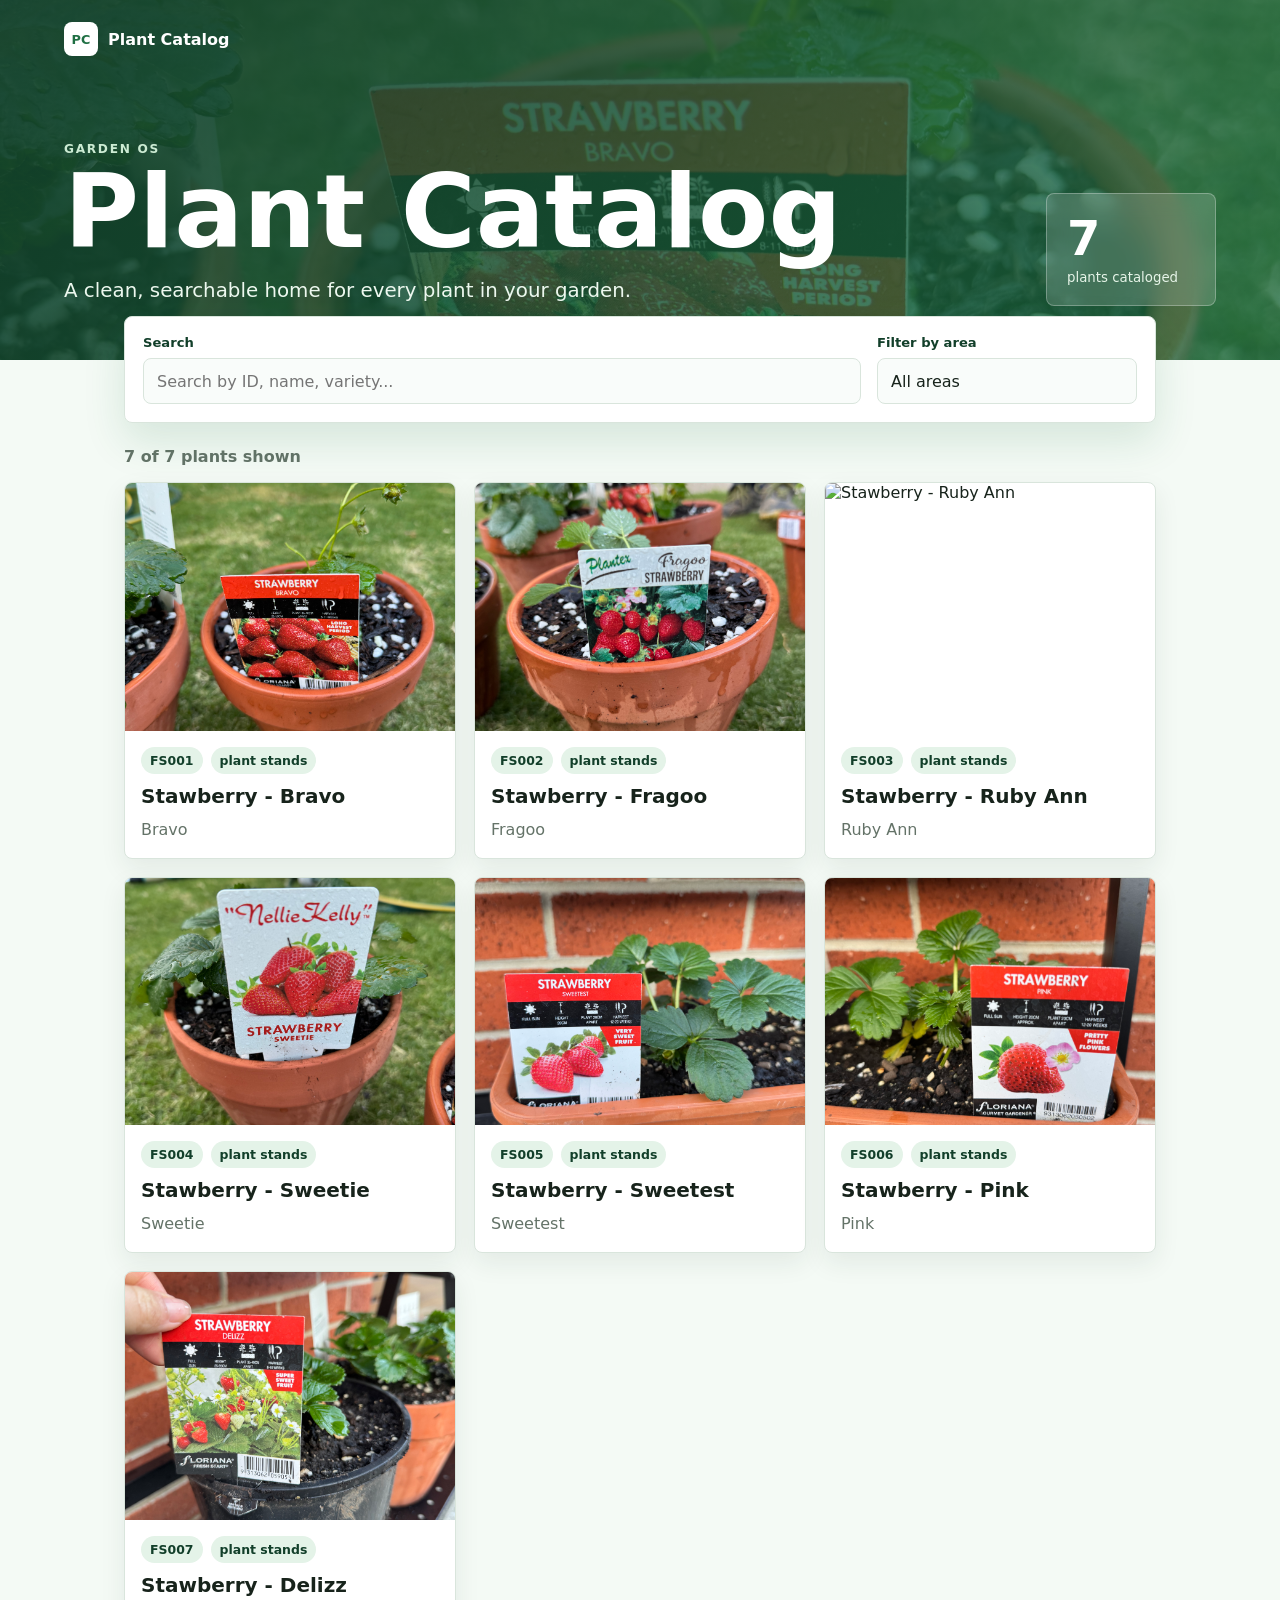
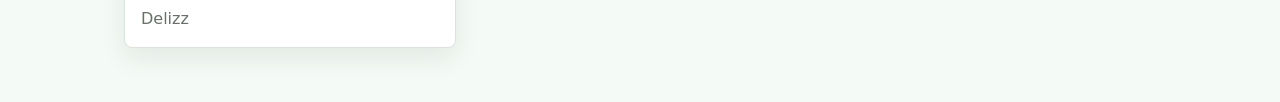
==== index.html @ 034f3cc8 "Add files via upload" ====
<!doctype html>
<html lang="en">
  <head>
    <meta charset="utf-8">
    <meta name="viewport" content="width=device-width, initial-scale=1">
    <title>Plant Catalog</title>
    <link rel="stylesheet" href="styles.css">
  </head>
  <body data-page="home">
    <header class="site-header">
      <nav class="nav">
        <a class="brand" href="index.html" aria-label="Plant Catalog home">
          <span class="brand-mark">PC</span>
          <span>Plant Catalog</span>
        </a>
      </nav>

      <section class="hero">
        <div class="hero-copy">
          <p class="eyebrow">Garden OS</p>
          <h1>Plant Catalog</h1>
          <p class="intro">A clean, searchable home for every plant in your garden.</p>
        </div>
        <div class="hero-panel">
          <span id="plantCount">0</span>
          <small>plants cataloged</small>
        </div>
      </section>
    </header>

    <main>
      <section class="toolbar" aria-label="Catalog tools">
        <label class="field">
          <span>Search</span>
          <input id="searchInput" type="search" placeholder="Search by ID, name, variety...">
        </label>

        <label class="field">
          <span>Filter by area</span>
          <select id="areaFilter">
            <option value="all">All areas</option>
          </select>
        </label>
      </section>

      <section class="results-row">
        <p id="resultsSummary">Loading plants...</p>
      </section>

      <section id="plantGrid" class="plant-grid" aria-live="polite"></section>
    </main>

    <script src="script.js"></script>
  </body>
</html>
---- styles.css ----
:root {
  --leaf: #1f6f43;
  --leaf-dark: #123f2a;
  --leaf-soft: #e4f3e8;
  --mint: #f4faf5;
  --sage: #d6e8d6;
  --ink: #17231b;
  --muted: #647368;
  --line: #d9e5dc;
  --paper: #ffffff;
  --shadow: 0 18px 42px rgba(31, 111, 67, 0.14);
}

* {
  box-sizing: border-box;
}

body {
  margin: 0;
  background: var(--mint);
  color: var(--ink);
  font-family: Inter, ui-sans-serif, system-ui, -apple-system, BlinkMacSystemFont, "Segoe UI", sans-serif;
}

a {
  color: inherit;
  text-decoration: none;
}

.site-header {
  background:
    linear-gradient(135deg, rgba(18, 63, 42, 0.92), rgba(31, 111, 67, 0.76)),
    url("photos/FS001.jpeg") center 48% / cover;
  color: #fff;
  min-height: 360px;
  padding: 22px clamp(18px, 5vw, 64px) 44px;
}

.site-header.compact {
  min-height: auto;
  padding-bottom: 22px;
}

.nav {
  align-items: center;
  display: flex;
  justify-content: space-between;
  margin: 0 auto;
  max-width: 1160px;
}

.brand {
  align-items: center;
  display: inline-flex;
  font-weight: 800;
  gap: 10px;
}

.brand-mark {
  align-items: center;
  background: #fff;
  border-radius: 8px;
  color: var(--leaf);
  display: inline-flex;
  font-size: 0.8rem;
  height: 34px;
  justify-content: center;
  letter-spacing: 0;
  width: 34px;
}

.back-link {
  border: 1px solid rgba(255, 255, 255, 0.44);
  border-radius: 999px;
  font-weight: 700;
  padding: 9px 14px;
}

.hero {
  align-items: end;
  display: grid;
  gap: 24px;
  grid-template-columns: 1fr auto;
  margin: 86px auto 0;
  max-width: 1160px;
}

.eyebrow {
  color: #ccebd3;
  font-size: 0.76rem;
  font-weight: 800;
  letter-spacing: 0.14em;
  margin: 0 0 10px;
  text-transform: uppercase;
}

h1 {
  font-size: clamp(3rem, 8vw, 6.8rem);
  letter-spacing: 0;
  line-height: 0.9;
  margin: 0;
}

.intro {
  color: #edf8ef;
  font-size: clamp(1rem, 2vw, 1.24rem);
  line-height: 1.5;
  margin: 18px 0 0;
  max-width: 580px;
}

.hero-panel {
  backdrop-filter: blur(12px);
  background: rgba(255, 255, 255, 0.16);
  border: 1px solid rgba(255, 255, 255, 0.28);
  border-radius: 8px;
  min-width: 170px;
  padding: 20px;
}

.hero-panel span {
  display: block;
  font-size: 3rem;
  font-weight: 850;
  line-height: 1;
}

.hero-panel small {
  color: #e6f4e8;
  display: block;
  margin-top: 8px;
}

main {
  margin: 0 auto;
  max-width: 1160px;
  padding: 28px clamp(18px, 5vw, 64px) 54px;
}

.toolbar {
  align-items: end;
  background: var(--paper);
  border: 1px solid var(--line);
  border-radius: 8px;
  box-shadow: var(--shadow);
  display: grid;
  gap: 16px;
  grid-template-columns: 1fr minmax(190px, 260px);
  margin-top: -72px;
  padding: 18px;
  position: relative;
}

.field {
  display: grid;
  gap: 8px;
}

.field span {
  color: var(--leaf-dark);
  font-size: 0.82rem;
  font-weight: 800;
}

input,
select {
  appearance: none;
  background: #f9fcfa;
  border: 1px solid var(--line);
  border-radius: 8px;
  color: var(--ink);
  font: inherit;
  min-height: 46px;
  outline: none;
  padding: 0 13px;
  width: 100%;
}

input:focus,
select:focus {
  border-color: var(--leaf);
  box-shadow: 0 0 0 4px rgba(31, 111, 67, 0.12);
}

.results-row {
  color: var(--muted);
  font-weight: 700;
  margin: 24px 0 16px;
}

.plant-grid {
  display: grid;
  gap: 18px;
  grid-template-columns: repeat(3, minmax(0, 1fr));
}

.plant-card {
  background: var(--paper);
  border: 1px solid var(--line);
  border-radius: 8px;
  box-shadow: 0 10px 26px rgba(20, 54, 32, 0.08);
  overflow: hidden;
  transition: transform 160ms ease, box-shadow 160ms ease;
}

.plant-card:hover {
  box-shadow: var(--shadow);
  transform: translateY(-3px);
}

.plant-card img {
  aspect-ratio: 4 / 3;
  display: block;
  object-fit: cover;
  width: 100%;
}

.card-body {
  display: grid;
  gap: 10px;
  padding: 16px;
}

.pill-row {
  display: flex;
  flex-wrap: wrap;
  gap: 8px;
}

.pill {
  background: var(--leaf-soft);
  border-radius: 999px;
  color: var(--leaf-dark);
  font-size: 0.78rem;
  font-weight: 800;
  padding: 6px 9px;
}

.plant-card h2 {
  font-size: 1.25rem;
  margin: 0;
}

.plant-card p {
  color: var(--muted);
  line-height: 1.5;
  margin: 0;
}

.empty-state,
.loading {
  background: var(--paper);
  border: 1px solid var(--line);
  border-radius: 8px;
  color: var(--muted);
  padding: 22px;
}

.detail-shell {
  background: var(--paper);
  border: 1px solid var(--line);
  border-radius: 8px;
  box-shadow: var(--shadow);
  display: grid;
  gap: 0;
  grid-template-columns: minmax(0, 0.95fr) minmax(0, 1.05fr);
  overflow: hidden;
}

.detail-photo {
  background: var(--leaf-soft);
  min-height: 520px;
}

.detail-photo img {
  display: block;
  height: 100%;
  object-fit: cover;
  width: 100%;
}

.detail-content {
  padding: clamp(22px, 5vw, 46px);
}

.detail-content h1 {
  color: var(--leaf-dark);
  font-size: clamp(2.3rem, 5vw, 4rem);
  margin-bottom: 12px;
}

.detail-meta {
  color: var(--muted);
  font-weight: 800;
  margin: 0 0 24px;
}

.details-list {
  display: grid;
  gap: 12px;
}

.detail-item {
  border-top: 1px solid var(--line);
  display: grid;
  gap: 10px;
  grid-template-columns: 150px 1fr;
  padding-top: 12px;
}

.detail-item dt {
  color: var(--leaf);
  font-weight: 850;
}

.detail-item dd {
  color: var(--ink);
  line-height: 1.5;
  margin: 0;
}

@media (max-width: 850px) {
  .hero,
  .toolbar,
  .detail-shell {
    grid-template-columns: 1fr;
  }

  .hero {
    margin-top: 58px;
  }

  .hero-panel {
    max-width: 220px;
  }

  .toolbar {
    margin-top: -48px;
  }

  .plant-grid {
    grid-template-columns: repeat(2, minmax(0, 1fr));
  }

  .detail-photo {
    min-height: 360px;
  }
}

@media (max-width: 560px) {
  .site-header {
    min-height: 330px;
  }

  .plant-grid {
    grid-template-columns: 1fr;
  }

  .detail-item {
    grid-template-columns: 1fr;
  }
}
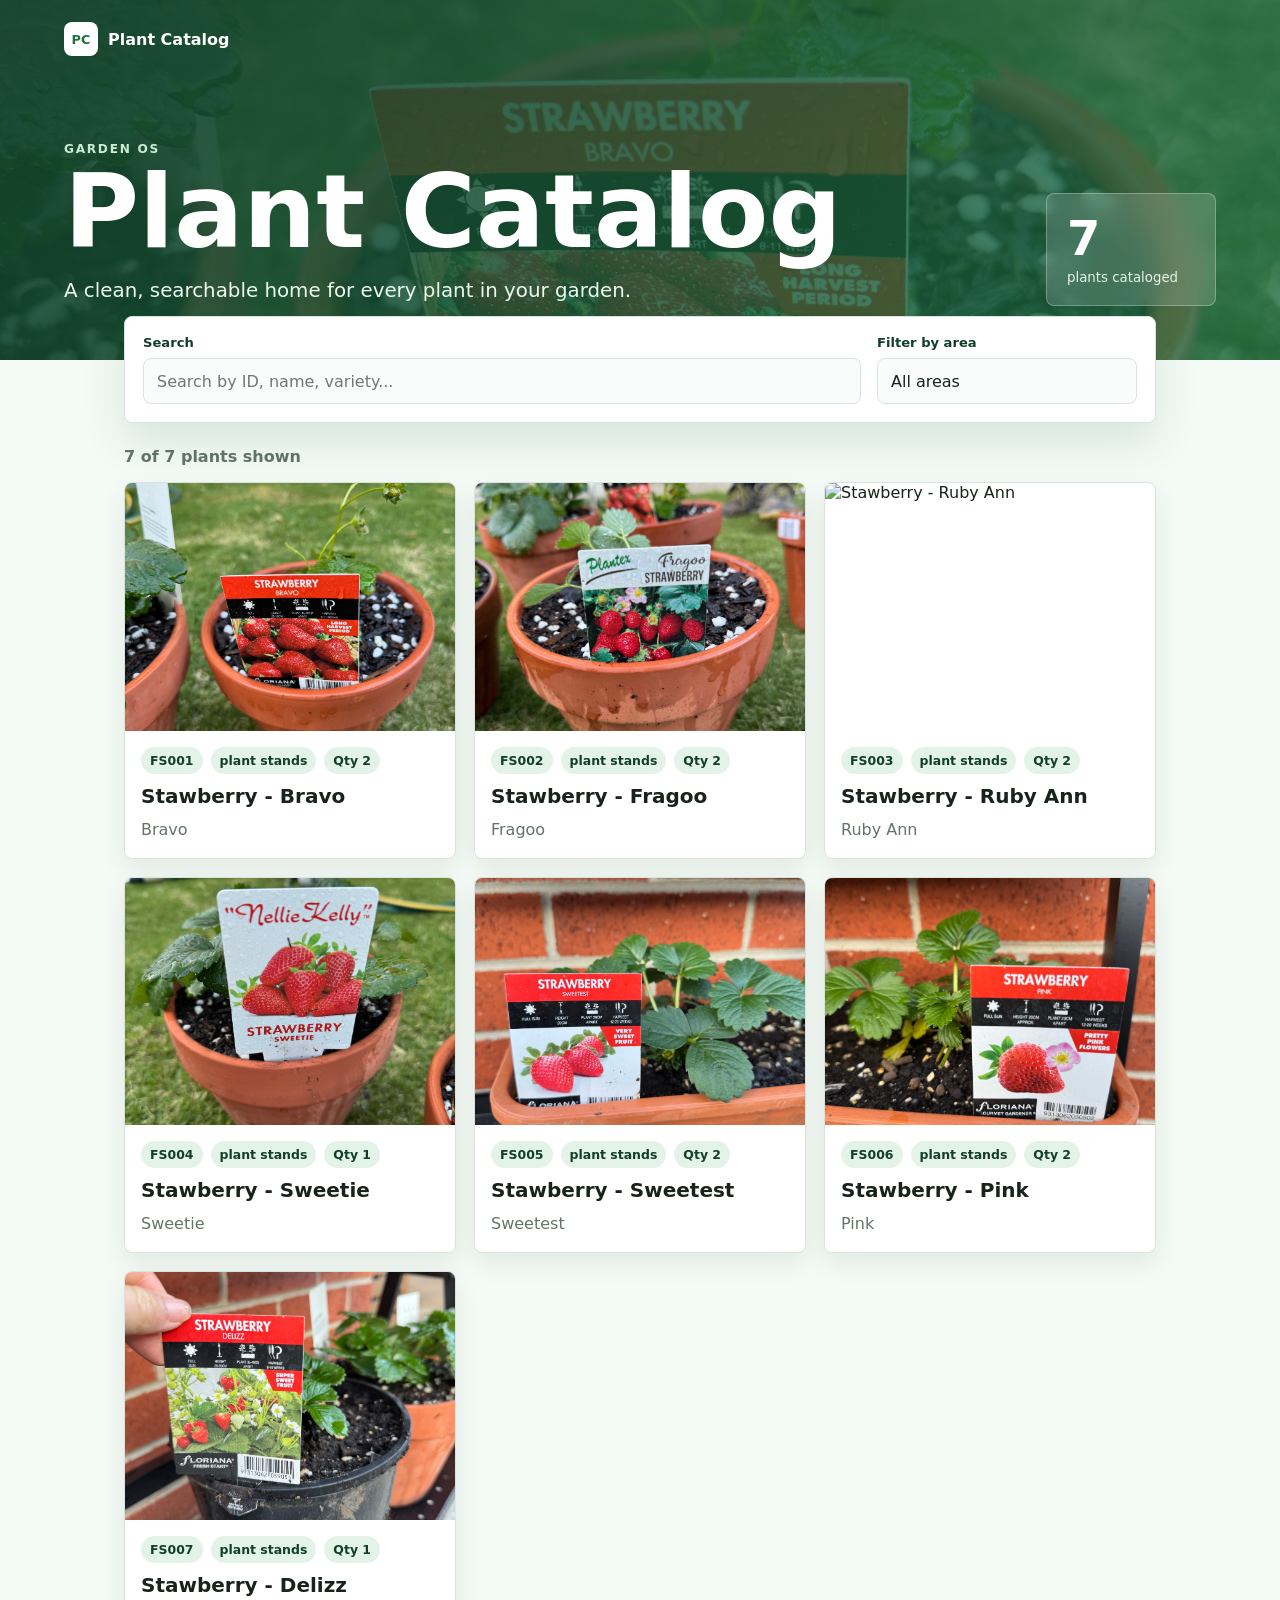
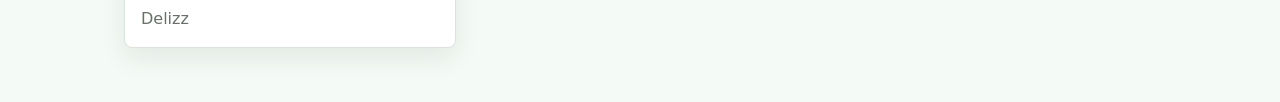
==== commit c78d1344: "Add files via upload" ====
--- a/index.html
+++ b/index.html
@@ -50,6 +50,6 @@
       <section id="plantGrid" class="plant-grid" aria-live="polite"></section>
     </main>
 
-    <script src="script.js"></script>
+    <script src="script.js?v=3"></script>
   </body>
 </html>
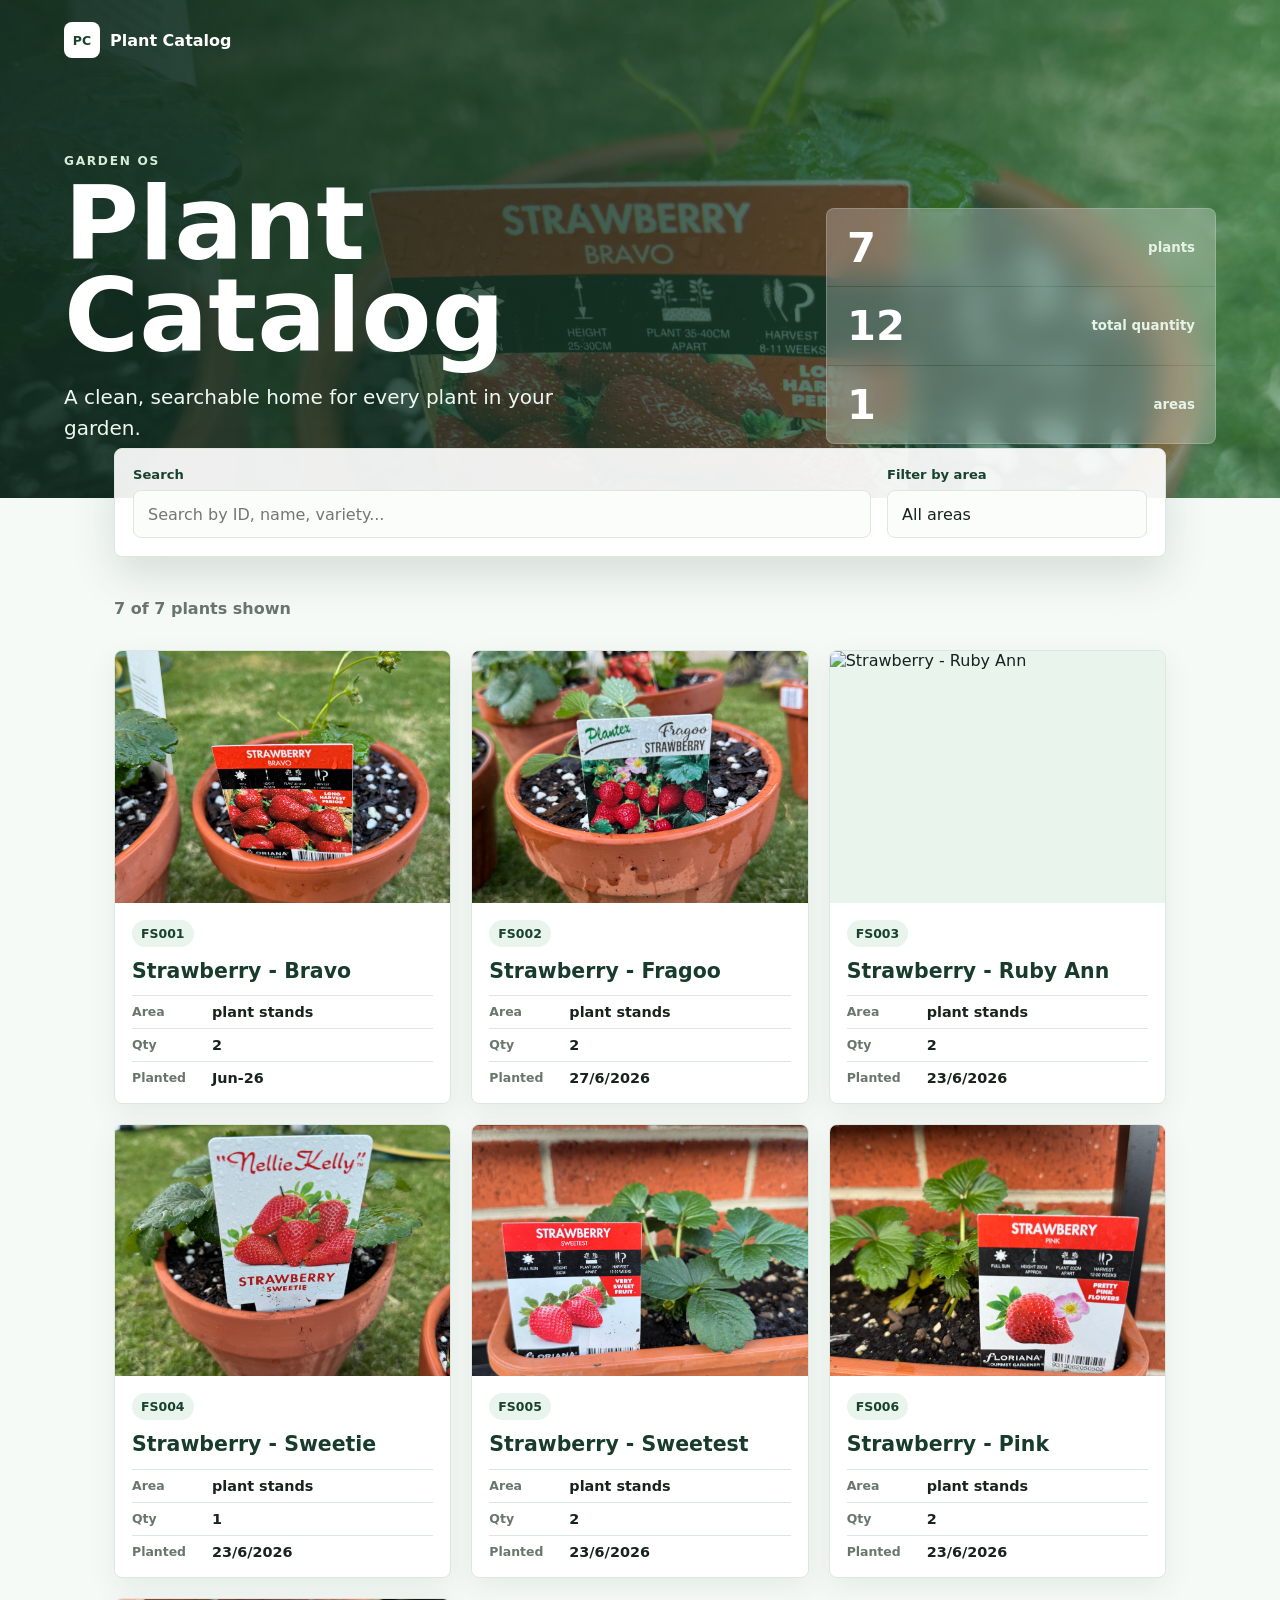
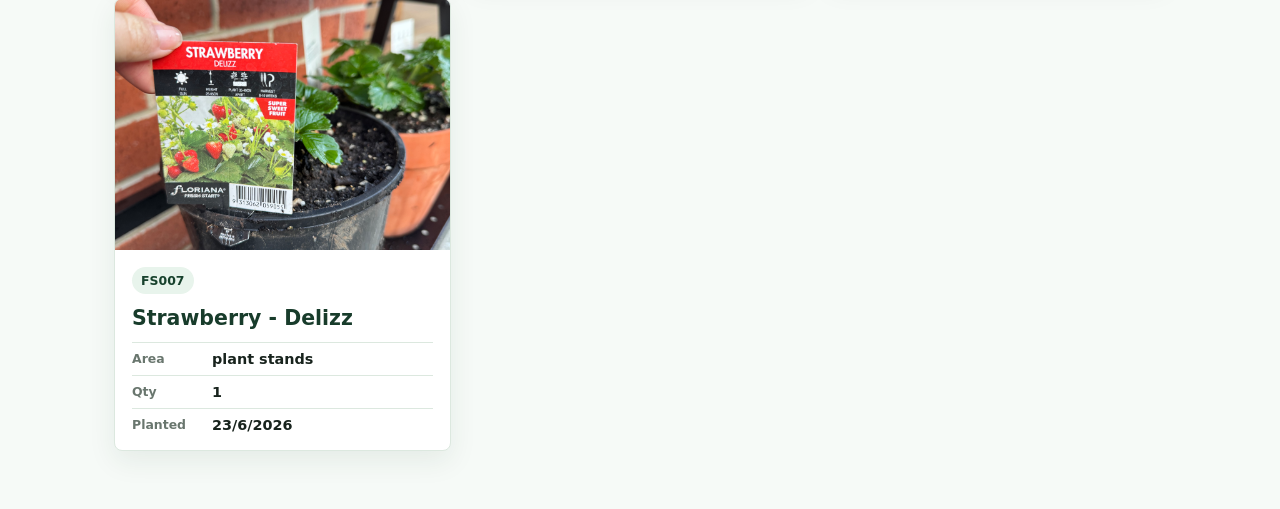
==== commit fa342e08: "Add files via upload" ====
--- a/index.html
+++ b/index.html
@@ -4,7 +4,7 @@
     <meta charset="utf-8">
     <meta name="viewport" content="width=device-width, initial-scale=1">
     <title>Plant Catalog</title>
-    <link rel="stylesheet" href="styles.css">
+    <link rel="stylesheet" href="styles.css?v=4">
   </head>
   <body data-page="home">
     <header class="site-header">
@@ -21,9 +21,19 @@
           <h1>Plant Catalog</h1>
           <p class="intro">A clean, searchable home for every plant in your garden.</p>
         </div>
-        <div class="hero-panel">
-          <span id="plantCount">0</span>
-          <small>plants cataloged</small>
+        <div class="hero-panel" aria-label="Catalog summary">
+          <div class="stat">
+            <span id="plantCount">0</span>
+            <small>plants</small>
+          </div>
+          <div class="stat">
+            <span id="quantityCount">0</span>
+            <small>total quantity</small>
+          </div>
+          <div class="stat">
+            <span id="areaCount">0</span>
+            <small>areas</small>
+          </div>
         </div>
       </section>
     </header>
@@ -50,6 +60,6 @@
       <section id="plantGrid" class="plant-grid" aria-live="polite"></section>
     </main>
 
-    <script src="script.js?v=3"></script>
+    <script src="script.js?v=4"></script>
   </body>
 </html>
--- a/styles.css
+++ b/styles.css
@@ -1,14 +1,17 @@
 :root {
-  --leaf: #1f6f43;
-  --leaf-dark: #123f2a;
-  --leaf-soft: #e4f3e8;
-  --mint: #f4faf5;
-  --sage: #d6e8d6;
-  --ink: #17231b;
-  --muted: #647368;
-  --line: #d9e5dc;
+  --canopy: #183c2b;
+  --leaf: #2f7d50;
+  --leaf-dark: #17422d;
+  --leaf-soft: #e8f4ec;
+  --moss: #8aa35f;
+  --clay: #a65f3b;
+  --sky: #dbeee8;
+  --mist: #f6faf7;
   --paper: #ffffff;
-  --shadow: 0 18px 42px rgba(31, 111, 67, 0.14);
+  --ink: #18231d;
+  --muted: #69766e;
+  --line: #dce8df;
+  --shadow: 0 18px 44px rgba(24, 60, 43, 0.14);
 }
 
 * {
@@ -16,10 +19,12 @@
 }
 
 body {
-  margin: 0;
-  background: var(--mint);
+  background:
+    linear-gradient(180deg, rgba(219, 238, 232, 0.72), rgba(246, 250, 247, 0) 340px),
+    var(--mist);
   color: var(--ink);
   font-family: Inter, ui-sans-serif, system-ui, -apple-system, BlinkMacSystemFont, "Segoe UI", sans-serif;
+  margin: 0;
 }
 
 a {
@@ -29,15 +34,15 @@
 
 .site-header {
   background:
-    linear-gradient(135deg, rgba(18, 63, 42, 0.92), rgba(31, 111, 67, 0.76)),
-    url("photos/FS001.jpeg") center 48% / cover;
-  color: #fff;
-  min-height: 360px;
-  padding: 22px clamp(18px, 5vw, 64px) 44px;
+    linear-gradient(100deg, rgba(18, 43, 31, 0.94) 0%, rgba(24, 60, 43, 0.78) 52%, rgba(47, 125, 80, 0.52) 100%),
+    url("photos/FS001.jpeg") center 45% / cover;
+  color: #ffffff;
+  min-height: 430px;
+  padding: 22px clamp(18px, 5vw, 64px) 54px;
 }
 
 .site-header.compact {
-  min-height: auto;
+  min-height: 112px;
   padding-bottom: 22px;
 }
 
@@ -46,107 +51,115 @@
   display: flex;
   justify-content: space-between;
   margin: 0 auto;
-  max-width: 1160px;
+  max-width: 1180px;
 }
 
 .brand {
   align-items: center;
   display: inline-flex;
-  font-weight: 800;
+  font-weight: 850;
   gap: 10px;
 }
 
 .brand-mark {
   align-items: center;
-  background: #fff;
-  border-radius: 8px;
-  color: var(--leaf);
+  background: #ffffff;
+  border-radius: 8px;
+  color: var(--leaf-dark);
   display: inline-flex;
-  font-size: 0.8rem;
-  height: 34px;
+  font-size: 0.78rem;
+  height: 36px;
   justify-content: center;
   letter-spacing: 0;
-  width: 34px;
+  width: 36px;
 }
 
 .back-link {
   border: 1px solid rgba(255, 255, 255, 0.44);
   border-radius: 999px;
-  font-weight: 700;
-  padding: 9px 14px;
+  font-weight: 800;
+  padding: 10px 15px;
 }
 
 .hero {
   align-items: end;
   display: grid;
-  gap: 24px;
-  grid-template-columns: 1fr auto;
-  margin: 86px auto 0;
-  max-width: 1160px;
-}
-
-.eyebrow {
-  color: #ccebd3;
+  gap: 28px;
+  grid-template-columns: minmax(0, 1fr) minmax(320px, 390px);
+  margin: 96px auto 0;
+  max-width: 1180px;
+}
+
+.eyebrow,
+.section-kicker {
+  color: #d7ecd8;
   font-size: 0.76rem;
-  font-weight: 800;
+  font-weight: 850;
   letter-spacing: 0.14em;
   margin: 0 0 10px;
   text-transform: uppercase;
 }
 
 h1 {
-  font-size: clamp(3rem, 8vw, 6.8rem);
+  font-size: clamp(3.1rem, 8vw, 6.6rem);
   letter-spacing: 0;
   line-height: 0.9;
   margin: 0;
 }
 
 .intro {
-  color: #edf8ef;
-  font-size: clamp(1rem, 2vw, 1.24rem);
-  line-height: 1.5;
-  margin: 18px 0 0;
-  max-width: 580px;
+  color: #eff8f1;
+  font-size: clamp(1rem, 2vw, 1.25rem);
+  line-height: 1.55;
+  margin: 20px 0 0;
+  max-width: 560px;
 }
 
 .hero-panel {
-  backdrop-filter: blur(12px);
+  backdrop-filter: blur(14px);
   background: rgba(255, 255, 255, 0.16);
   border: 1px solid rgba(255, 255, 255, 0.28);
   border-radius: 8px;
-  min-width: 170px;
-  padding: 20px;
-}
-
-.hero-panel span {
-  display: block;
-  font-size: 3rem;
-  font-weight: 850;
+  display: grid;
+  gap: 1px;
+  overflow: hidden;
+}
+
+.stat {
+  align-items: center;
+  background: rgba(255, 255, 255, 0.12);
+  display: flex;
+  justify-content: space-between;
+  padding: 18px 20px;
+}
+
+.stat span {
+  font-size: 2.6rem;
+  font-weight: 900;
   line-height: 1;
 }
 
-.hero-panel small {
+.stat small {
   color: #e6f4e8;
-  display: block;
-  margin-top: 8px;
+  font-weight: 750;
 }
 
 main {
   margin: 0 auto;
-  max-width: 1160px;
-  padding: 28px clamp(18px, 5vw, 64px) 54px;
+  max-width: 1180px;
+  padding: 30px clamp(18px, 5vw, 64px) 58px;
 }
 
 .toolbar {
   align-items: end;
-  background: var(--paper);
+  background: rgba(255, 255, 255, 0.92);
   border: 1px solid var(--line);
   border-radius: 8px;
   box-shadow: var(--shadow);
   display: grid;
   gap: 16px;
   grid-template-columns: 1fr minmax(190px, 260px);
-  margin-top: -72px;
+  margin-top: -80px;
   padding: 18px;
   position: relative;
 }
@@ -159,38 +172,41 @@
 .field span {
   color: var(--leaf-dark);
   font-size: 0.82rem;
-  font-weight: 800;
+  font-weight: 850;
 }
 
 input,
 select {
   appearance: none;
-  background: #f9fcfa;
+  background: #fbfdfb;
   border: 1px solid var(--line);
   border-radius: 8px;
   color: var(--ink);
   font: inherit;
-  min-height: 46px;
+  min-height: 48px;
   outline: none;
-  padding: 0 13px;
+  padding: 0 14px;
   width: 100%;
 }
 
 input:focus,
 select:focus {
   border-color: var(--leaf);
-  box-shadow: 0 0 0 4px rgba(31, 111, 67, 0.12);
+  box-shadow: 0 0 0 4px rgba(47, 125, 80, 0.13);
 }
 
 .results-row {
+  align-items: center;
   color: var(--muted);
-  font-weight: 700;
-  margin: 24px 0 16px;
+  display: flex;
+  font-weight: 800;
+  justify-content: space-between;
+  margin: 26px 0 16px;
 }
 
 .plant-grid {
   display: grid;
-  gap: 18px;
+  gap: 20px;
   grid-template-columns: repeat(3, minmax(0, 1fr));
 }
 
@@ -198,27 +214,39 @@
   background: var(--paper);
   border: 1px solid var(--line);
   border-radius: 8px;
-  box-shadow: 0 10px 26px rgba(20, 54, 32, 0.08);
+  box-shadow: 0 10px 28px rgba(24, 60, 43, 0.08);
+  display: grid;
   overflow: hidden;
-  transition: transform 160ms ease, box-shadow 160ms ease;
+  transition: transform 160ms ease, box-shadow 160ms ease, border-color 160ms ease;
 }
 
 .plant-card:hover {
+  border-color: rgba(47, 125, 80, 0.36);
   box-shadow: var(--shadow);
-  transform: translateY(-3px);
-}
-
-.plant-card img {
+  transform: translateY(-4px);
+}
+
+.card-photo {
+  background: var(--leaf-soft);
+  overflow: hidden;
+}
+
+.card-photo img {
   aspect-ratio: 4 / 3;
   display: block;
   object-fit: cover;
+  transition: transform 240ms ease;
   width: 100%;
 }
 
+.plant-card:hover img {
+  transform: scale(1.025);
+}
+
 .card-body {
   display: grid;
-  gap: 10px;
-  padding: 16px;
+  gap: 12px;
+  padding: 17px;
 }
 
 .pill-row {
@@ -232,18 +260,41 @@
   border-radius: 999px;
   color: var(--leaf-dark);
   font-size: 0.78rem;
-  font-weight: 800;
+  font-weight: 850;
   padding: 6px 9px;
 }
 
 .plant-card h2 {
-  font-size: 1.25rem;
-  margin: 0;
-}
-
-.plant-card p {
+  color: var(--canopy);
+  font-size: 1.28rem;
+  line-height: 1.18;
+  margin: 0;
+}
+
+.card-facts {
+  display: grid;
+  gap: 8px;
+  margin: 0;
+}
+
+.card-facts div {
+  border-top: 1px solid var(--line);
+  display: grid;
+  gap: 8px;
+  grid-template-columns: 72px 1fr;
+  padding-top: 8px;
+}
+
+.card-facts dt {
   color: var(--muted);
-  line-height: 1.5;
+  font-size: 0.78rem;
+  font-weight: 850;
+}
+
+.card-facts dd {
+  color: var(--ink);
+  font-size: 0.9rem;
+  font-weight: 700;
   margin: 0;
 }
 
@@ -257,19 +308,27 @@
 }
 
 .detail-shell {
+  display: grid;
+  gap: 22px;
+}
+
+.detail-hero,
+.detail-section {
   background: var(--paper);
   border: 1px solid var(--line);
   border-radius: 8px;
-  box-shadow: var(--shadow);
-  display: grid;
-  gap: 0;
-  grid-template-columns: minmax(0, 0.95fr) minmax(0, 1.05fr);
+  box-shadow: 0 10px 28px rgba(24, 60, 43, 0.08);
   overflow: hidden;
+}
+
+.detail-hero {
+  display: grid;
+  grid-template-columns: minmax(0, 1fr) minmax(320px, 0.9fr);
 }
 
 .detail-photo {
   background: var(--leaf-soft);
-  min-height: 520px;
+  min-height: 540px;
 }
 
 .detail-photo img {
@@ -279,63 +338,140 @@
   width: 100%;
 }
 
-.detail-content {
-  padding: clamp(22px, 5vw, 46px);
-}
-
-.detail-content h1 {
-  color: var(--leaf-dark);
-  font-size: clamp(2.3rem, 5vw, 4rem);
-  margin-bottom: 12px;
+.detail-intro {
+  align-content: center;
+  display: grid;
+  padding: clamp(26px, 5vw, 48px);
+}
+
+.detail-intro .eyebrow,
+.section-kicker {
+  color: var(--leaf);
+}
+
+.detail-intro h1,
+.detail-section h2 {
+  color: var(--canopy);
+}
+
+.detail-intro h1 {
+  font-size: clamp(2.3rem, 5vw, 4.6rem);
+  margin-bottom: 14px;
 }
 
 .detail-meta {
   color: var(--muted);
+  font-weight: 850;
+  margin: 0 0 28px;
+}
+
+.quick-stats {
+  display: grid;
+  gap: 10px;
+  grid-template-columns: repeat(3, minmax(0, 1fr));
+}
+
+.quick-stat {
+  background: var(--leaf-soft);
+  border-radius: 8px;
+  padding: 14px;
+}
+
+.quick-stat span {
+  color: var(--canopy);
+  display: block;
+  font-size: 1.1rem;
+  font-weight: 900;
+  overflow-wrap: anywhere;
+}
+
+.quick-stat small {
+  color: var(--muted);
+  display: block;
   font-weight: 800;
-  margin: 0 0 24px;
+  margin-top: 5px;
+}
+
+.detail-section {
+  display: grid;
+  gap: 22px;
+  grid-template-columns: minmax(200px, 0.38fr) minmax(0, 1fr);
+  padding: clamp(22px, 4vw, 34px);
+}
+
+.detail-section h2 {
+  font-size: clamp(1.45rem, 3vw, 2.1rem);
+  line-height: 1.05;
+  margin: 0;
 }
 
 .details-list {
   display: grid;
-  gap: 12px;
+  gap: 0;
+  margin: 0;
 }
 
 .detail-item {
   border-top: 1px solid var(--line);
   display: grid;
-  gap: 10px;
+  gap: 14px;
   grid-template-columns: 150px 1fr;
-  padding-top: 12px;
-}
-
-.detail-item dt {
+  padding: 13px 0;
+}
+
+.detail-item:first-child {
+  border-top: 0;
+  padding-top: 0;
+}
+
+.detail-item dt,
+.care-item dt {
   color: var(--leaf);
-  font-weight: 850;
-}
-
-.detail-item dd {
+  font-weight: 900;
+}
+
+.detail-item dd,
+.care-item dd {
   color: var(--ink);
   line-height: 1.5;
   margin: 0;
 }
 
-@media (max-width: 850px) {
+.care-grid {
+  display: grid;
+  gap: 12px;
+  grid-template-columns: repeat(2, minmax(0, 1fr));
+  margin: 0;
+}
+
+.care-item {
+  background: var(--leaf-soft);
+  border: 1px solid rgba(47, 125, 80, 0.14);
+  border-radius: 8px;
+  padding: 15px;
+}
+
+.care-item dt {
+  margin-bottom: 8px;
+}
+
+.notes-section p {
+  color: var(--ink);
+  font-size: 1.02rem;
+  line-height: 1.6;
+  margin: 0;
+}
+
+@media (max-width: 900px) {
   .hero,
   .toolbar,
-  .detail-shell {
+  .detail-hero,
+  .detail-section {
     grid-template-columns: 1fr;
   }
 
   .hero {
-    margin-top: 58px;
-  }
-
-  .hero-panel {
-    max-width: 220px;
-  }
-
-  .toolbar {
-    margin-top: -48px;
+    margin-top: 64px;
   }
 
   .plant-grid {
@@ -343,20 +479,36 @@
   }
 
   .detail-photo {
-    min-height: 360px;
-  }
-}
-
-@media (max-width: 560px) {
+    min-height: 380px;
+  }
+}
+
+@media (max-width: 620px) {
   .site-header {
-    min-height: 330px;
-  }
-
+    min-height: 390px;
+  }
+
+  .site-header.compact {
+    min-height: 96px;
+  }
+
+  .hero {
+    margin-top: 52px;
+  }
+
+  .hero-panel,
+  .quick-stats,
+  .care-grid,
   .plant-grid {
     grid-template-columns: 1fr;
   }
 
-  .detail-item {
+  .toolbar {
+    margin-top: -58px;
+  }
+
+  .detail-item,
+  .card-facts div {
     grid-template-columns: 1fr;
   }
 }
